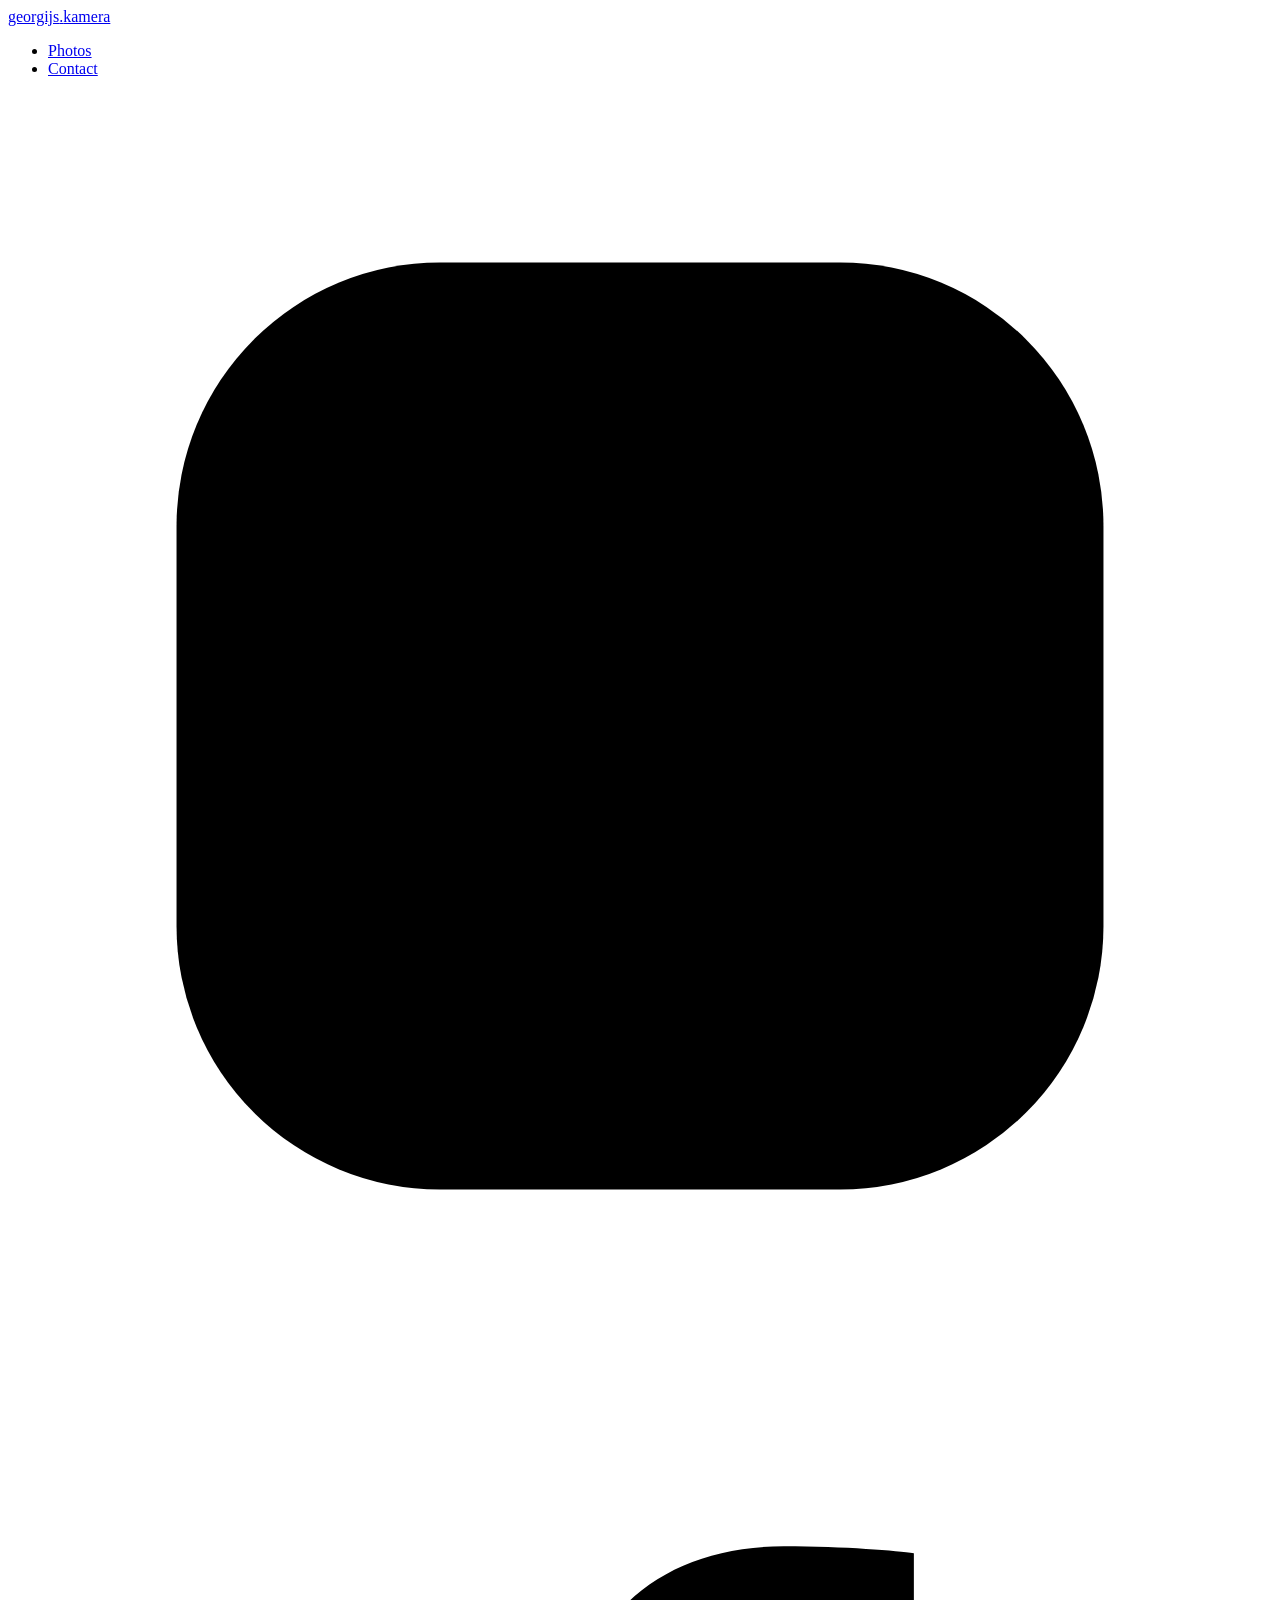
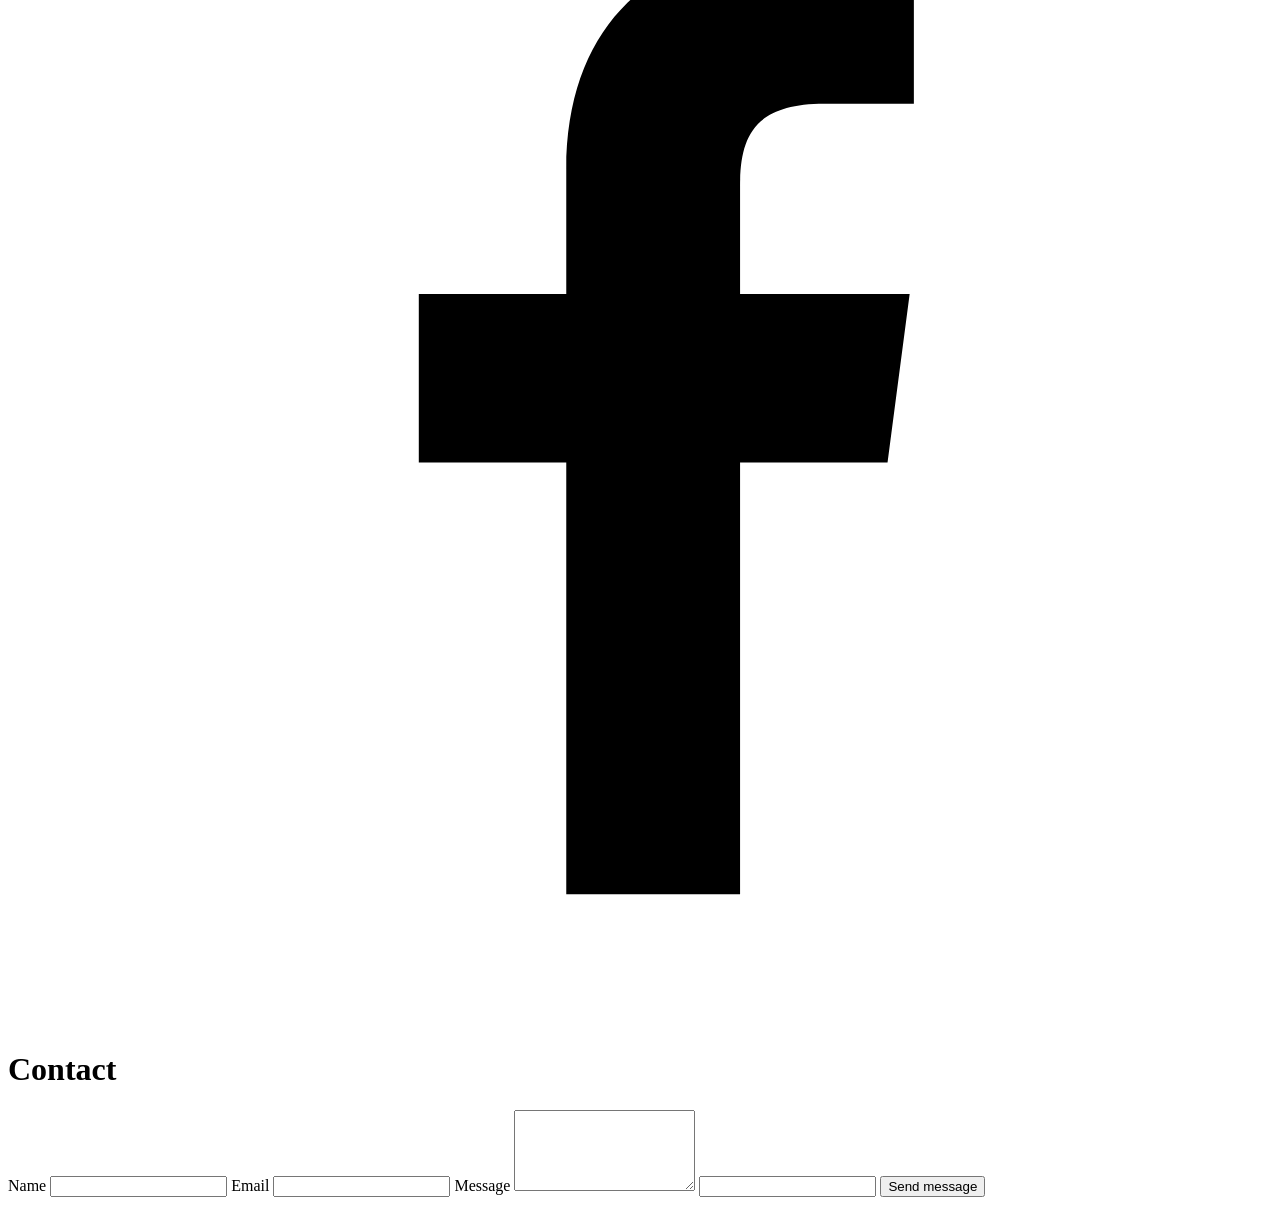
==== contact.html @ 46680cf0 "first files" ====
<!DOCTYPE html>
<html lang="en">
  <head>
    <meta charset="utf-8">
    <meta name="viewport" content="width=device-width, initial-scale=1">
    <meta name="description" content="Porfolio of Georgijs">
    <link rel="icon" href="assets/favicon.svg" type="image/svg+xml">
    <meta name="theme-color" content="#08243a">
    <title>Georgijs Ar Kameru</title>    
    <link rel="preconnect" href="https://fonts.googleapis.com">
    <link rel="preconnect" href="https://fonts.gstatic.com" crossorigin>
    <link href="https://fonts.googleapis.com/css2?family=Archivo:wdth,wght@75..125,400..700&display=swap" rel="stylesheet">
    <link href="https://fonts.googleapis.com/css2?family=JetBrains+Mono:wght@400;500&display=swap" rel="stylesheet">
    <link rel="stylesheet" href="assets/style.css">
  </head>
  <body class="page-contact">
    <header class="site-head">
      <nav class="nav" aria-label="Main">
        <div class="nav-left">
          <!-- Swap this <a> block for <a class="wordmark" href="index.html"><img src="assets/logo.svg" alt="Studio"></a> -->
          <a class="wordmark" href="index.html">
              <span class="wordmark-name">georgijs<span class="wordmark-dot">.</span>kamera</span>
            </a>
          <ul class="nav-links">
            <li><a href="index.html">Photos</a></li>
            <li><a href="contact.html" aria-current="page">Contact</a></li>
          </ul>
        </div>
        <div class="nav-right">
          <a href="https://instagram.com/georgijs.kamera" target="_blank" rel="noopener" aria-label="Instagram">
            <svg viewBox="0 0 24 24" aria-hidden="true"><rect x="3.2" y="3.2" width="17.6" height="17.6" rx="5"/><circle cx="12" cy="12" r="4.1"/><circle class="solid" cx="17.3" cy="6.7" r="1.15"/></svg>
          </a>
          <a href="https://facebook.com/georgijs.kamera" target="_blank" rel="noopener" aria-label="Facebook">
            <svg viewBox="0 0 24 24" aria-hidden="true"><path class="solid" d="M13.9 21.5v-8.2h2.8l.42-3.2H13.9V8.05c0-.93.26-1.56 1.6-1.56h1.7V3.63c-.3-.04-1.3-.13-2.47-.13-2.45 0-4.13 1.49-4.13 4.23v2.37H7.8v3.2h2.8v8.2z"/></svg>
          </a>
        </div>
      </nav>
    </header>
    <main class="contact-wrap">
      <div class="contact-card">
        <h1>Contact</h1>
        <form class="form" id="contactForm" novalidate>
          <label class="field">
            <span class="field-label">Name</span>
            <input type="text" name="name" autocomplete="name" required>
          </label>
          <label class="field">
            <span class="field-label">Email</span>
            <input type="email" name="email" autocomplete="email" required>
          </label>
          <label class="field">
            <span class="field-label">Message</span>
            <textarea name="message" rows="5" required></textarea>
          </label>
          <!-- spam trap: real people never fill this, bots do -->
          <input type="text" name="_gotcha" class="hp" tabindex="-1" autocomplete="off" aria-hidden="true">
          <button class="btn" type="submit" id="submitBtn">Send message</button>
          <p class="form-status" id="formStatus" role="status" aria-live="polite"></p>
        </form>
      </div>
    </main>
    <script src="assets/main.js"></script>
  </body>
</html>
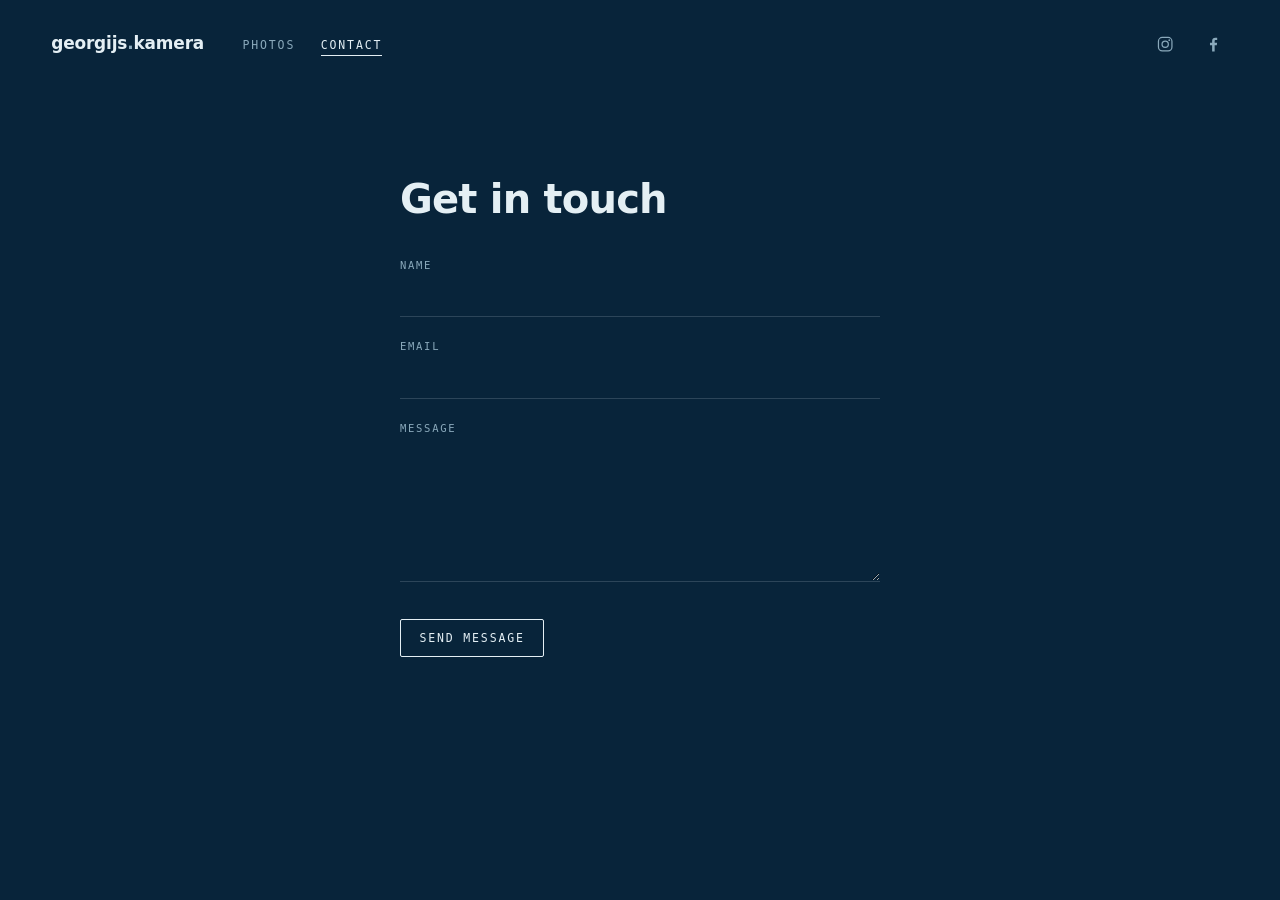
==== commit 0f96b19e: "photo_update" ====
--- a/contact.html
+++ b/contact.html
@@ -38,7 +38,7 @@
     </header>
     <main class="contact-wrap">
       <div class="contact-card">
-        <h1>Contact</h1>
+        <h1>Get in touch</h1>
         <form class="form" id="contactForm" novalidate>
           <label class="field">
             <span class="field-label">Name</span>
--- a/assets/style.css
+++ b/assets/style.css
@@ -0,0 +1,459 @@
+/* =========================================================
+   Tokens
+   ========================================================= */
+:root {
+  --deep:      #08243a;          /* page + menu background (same colour, as briefed) */
+  --paper:     #e4eff4;          /* cyanotype highlight white */
+  --paper-dim: #8aa9bb;
+  --line:      rgba(228, 239, 244, .16);
+  --line-soft: rgba(228, 239, 244, .09);
+
+  --gutter: clamp(1.25rem, 4vw, 3.25rem);
+  --head-pad: clamp(1.1rem, 2.2vw, 1.9rem);
+
+  --sans: "Archivo", system-ui, -apple-system, "Segoe UI", sans-serif;
+  --mono: "JetBrains Mono", ui-monospace, "SF Mono", Menlo, monospace;
+
+  --ease: cubic-bezier(.22, .61, .36, 1);
+}
+
+*, *::before, *::after { box-sizing: border-box; }
+
+html, body { margin: 0; }
+
+body {
+  background: var(--deep);
+  color: var(--paper);
+  font-family: var(--sans);
+  font-size: 16px;
+  line-height: 1.55;
+  -webkit-font-smoothing: antialiased;
+  overflow-x: hidden;
+}
+
+img { display: block; max-width: 100%; }
+
+a { color: inherit; text-decoration: none; }
+
+:focus-visible {
+  outline: 2px solid var(--paper);
+  outline-offset: 3px;
+}
+
+/* =========================================================
+   Menu — same colour as the page, scrolls away with content
+   ========================================================= */
+.site-head {
+  position: relative;               /* never sticky */
+  background: var(--deep);
+  padding: var(--head-pad) var(--gutter);
+}
+
+.nav {
+  display: flex;
+  align-items: center;
+  justify-content: space-between;
+  gap: 1.5rem;
+}
+
+.nav-left {
+  display: flex;
+  align-items: baseline;
+  gap: clamp(1.5rem, 3vw, 3rem);
+}
+
+.wordmark {
+  display: inline-flex;
+  align-items: baseline;
+  gap: .55rem;
+  font-variation-settings: "wdth" 115;
+  font-weight: 600;
+  letter-spacing: -.01em;
+  font-size: 1.06rem;
+  line-height: 1;
+}
+
+.wordmark-name { text-transform: lowercase; }
+.wordmark-dot  { color: var(--paper-dim); }
+
+.nav-links {
+  display: flex;
+  gap: clamp(1rem, 2vw, 1.9rem);
+  margin: 0;
+  padding: 0;
+  list-style: none;
+}
+
+.nav-links a {
+  font-family: var(--mono);
+  font-size: .72rem;
+  letter-spacing: .16em;
+  text-transform: uppercase;
+  color: var(--paper-dim);
+  padding-bottom: .3em;
+  border-bottom: 1px solid transparent;
+  transition: color .25s var(--ease), border-color .25s var(--ease);
+}
+
+.nav-links a:hover { color: var(--paper); }
+
+.nav-links a[aria-current="page"] {
+  color: var(--paper);
+  border-bottom-color: var(--paper);
+}
+
+.nav-right {
+  display: flex;
+  align-items: center;
+  gap: 1rem;
+}
+
+.nav-right a {
+  display: grid;
+  place-items: center;
+  width: 2rem;
+  height: 2rem;
+  color: var(--paper-dim);
+  transition: color .25s var(--ease);
+}
+
+.nav-right a:hover { color: var(--paper); }
+
+.nav-right svg {
+  width: 1.15rem;
+  height: 1.15rem;
+  fill: none;
+  stroke: currentColor;
+  stroke-width: 1.6;
+}
+
+.nav-right svg .solid { fill: currentColor; stroke: none; }
+
+/* =========================================================
+   Photos
+   ========================================================= */
+.gallery-wrap { position: relative; }
+
+.strip {
+  scrollbar-width: none;
+  -ms-overflow-style: none;
+}
+
+.strip::-webkit-scrollbar { display: none; }
+
+.frame {
+  margin: 0;
+  cursor: pointer;
+}
+
+.frame img {
+  border: 1px solid var(--line-soft);
+  background: rgba(228, 239, 244, .04);
+}
+
+.frame figcaption {
+  font-family: var(--mono);
+  font-size: .68rem;
+  letter-spacing: .13em;
+  text-transform: uppercase;
+  color: var(--paper-dim);
+}
+
+.frame-counter,
+.strip-hint {
+  display: none;
+  font-family: var(--mono);
+  font-size: .68rem;
+  letter-spacing: .18em;
+  color: var(--paper-dim);
+  margin: 0;
+}
+
+/* ---- Mobile / default: a plain top-to-bottom list ---- */
+.strip[data-mode="stack"] {
+  display: flex;
+  flex-direction: column;
+  gap: clamp(2.5rem, 8vw, 4rem);
+  padding: .5rem var(--gutter) clamp(3rem, 12vw, 6rem);
+}
+
+.strip[data-mode="stack"] .frame img { width: 100%; height: auto; }
+
+.strip[data-mode="stack"] .frame figcaption { margin-top: .85rem; }
+
+/* ---- Desktop: fixed viewport, one horizontal reel ---- */
+@media (min-width: 900px) {
+
+  html:has(body.page-photos) { height: 100%; overflow: hidden; }
+
+  .page-photos {
+    display: flex;
+    flex-direction: column;
+    height: 100dvh;
+    overflow: hidden;
+  }
+
+  .page-photos .site-head { flex: 0 0 auto; }
+
+  .page-photos .gallery-wrap {
+    flex: 1 1 auto;
+    min-height: 0;
+  }
+
+  .strip[data-mode="strip"] {
+    height: 100%;
+    display: flex;
+    align-items: center;
+    gap: clamp(1.75rem, 3vw, 3.5rem);
+    overflow-x: auto;
+    overflow-y: hidden;
+    overscroll-behavior-x: contain;
+    cursor: grab;
+    padding-bottom: 3.2rem;          /* room for the counter row */
+  }
+
+  .strip[data-mode="strip"].is-dragging { cursor: grabbing; }
+
+  .strip[data-mode="strip"] .frame {
+    flex: 0 0 auto;
+    height: 100%;
+    min-width: 18vh;
+    display: flex;
+    flex-direction: column;
+    justify-content: center;
+    gap: .95rem;
+    opacity: .26;
+    filter: saturate(.5) contrast(.95);
+    transition: opacity .55s var(--ease), filter .55s var(--ease);
+  }
+
+  .strip[data-mode="strip"] .frame.is-active {
+    opacity: 1;
+    filter: none;
+  }
+
+  .strip[data-mode="strip"] .frame img {
+    height: calc(100% - 4.4rem);
+    width: auto;
+    max-width: none;
+    max-height: none;
+    user-select: none;
+    -webkit-user-drag: none;
+  }
+
+  .strip[data-mode="strip"] .frame figcaption {
+    height: 1.2rem;
+    opacity: 0;
+    transition: opacity .45s var(--ease);
+  }
+
+  .strip[data-mode="strip"] .frame.is-active figcaption { opacity: 1; }
+
+  .frame-counter,
+  .strip-hint {
+    display: block;
+    position: absolute;
+    bottom: 1.4rem;
+    pointer-events: none;
+  }
+
+  .frame-counter { left: var(--gutter); color: var(--paper); }
+
+  .frame-counter .total { color: var(--paper-dim); }
+
+  .strip-hint {
+    right: var(--gutter);
+    transition: opacity .6s var(--ease);
+  }
+
+  .strip-hint.is-gone { opacity: 0; }
+}
+
+/* =========================================================
+   Fullscreen viewer
+   ========================================================= */
+.lightbox {
+  position: fixed;
+  inset: 0;
+  z-index: 50;
+  display: flex;
+  flex-direction: column;
+  align-items: center;
+  justify-content: center;
+  gap: 1.1rem;
+  padding: clamp(1rem, 4vw, 3rem);
+  background: rgba(6, 25, 40, .96);
+  cursor: zoom-out;
+  animation: fade .28s var(--ease);
+}
+
+.lightbox[hidden] { display: none; }
+
+body.is-locked { overflow: hidden; }
+
+.lightbox img {
+  max-width: min(94vw, 1600px);
+  max-height: 84vh;
+  width: auto;
+  height: auto;
+  object-fit: contain;
+  cursor: default;
+  animation: rise .38s var(--ease);
+}
+
+.lightbox-cap {
+  font-family: var(--mono);
+  font-size: .68rem;
+  letter-spacing: .13em;
+  text-transform: uppercase;
+  color: var(--paper-dim);
+  margin: 0;
+  text-align: center;
+}
+
+.lightbox-close {
+  position: absolute;
+  top: clamp(1rem, 3vw, 2rem);
+  right: clamp(1rem, 4vw, 3.25rem);
+  background: none;
+  border: 1px solid var(--line);
+  border-radius: 2px;
+  color: var(--paper-dim);
+  font-family: var(--mono);
+  font-size: .68rem;
+  letter-spacing: .16em;
+  text-transform: uppercase;
+  padding: .6em .9em;
+  cursor: pointer;
+  transition: color .25s var(--ease), border-color .25s var(--ease);
+}
+
+.lightbox-close:hover { color: var(--paper); border-color: var(--paper); }
+
+@keyframes fade { from { opacity: 0 } to { opacity: 1 } }
+@keyframes rise { from { opacity: 0; transform: scale(.985) } to { opacity: 1; transform: none } }
+
+/* =========================================================
+   Contact
+   ========================================================= */
+.contact-wrap {
+  display: flex;
+  align-items: center;
+  justify-content: center;
+  padding: clamp(2rem, 8vw, 5rem) var(--gutter) clamp(3rem, 10vw, 6rem);
+  min-height: calc(100dvh - 12rem);
+}
+
+.contact-card { width: min(30rem, 100%); }
+
+.contact-card h1 {
+  font-variation-settings: "wdth" 110;
+  font-weight: 600;
+  font-size: clamp(1.75rem, 4.5vw, 2.5rem);
+  line-height: 1.1;
+  letter-spacing: -.02em;
+  margin: 0 0 2.25rem;
+}
+
+.form { display: flex; flex-direction: column; gap: 1.35rem; }
+
+.field { display: block; }
+
+.field-label {
+  display: block;
+  font-family: var(--mono);
+  font-size: .66rem;
+  letter-spacing: .16em;
+  text-transform: uppercase;
+  color: var(--paper-dim);
+  margin-bottom: .5rem;
+}
+
+.field input,
+.field textarea {
+  width: 100%;
+  background: transparent;
+  border: 0;
+  border-bottom: 1px solid var(--line);
+  color: var(--paper);
+  font-family: var(--sans);
+  font-size: 1rem;
+  padding: .5rem 0;
+  border-radius: 0;
+  transition: border-color .25s var(--ease);
+}
+
+.field textarea { resize: vertical; line-height: 1.5; }
+
+.field input:focus,
+.field textarea:focus {
+  outline: none;
+  border-bottom-color: var(--paper);
+}
+
+.field input:user-invalid,
+.field textarea:user-invalid { border-bottom-color: #d98a8a; }
+
+.hp { position: absolute; left: -9999px; width: 1px; height: 1px; opacity: 0; }
+
+.btn {
+  align-self: flex-start;
+  margin-top: .5rem;
+  background: transparent;
+  border: 1px solid var(--paper);
+  border-radius: 2px;
+  color: var(--paper);
+  font-family: var(--mono);
+  font-size: .72rem;
+  letter-spacing: .16em;
+  text-transform: uppercase;
+  padding: .95em 1.6em;
+  cursor: pointer;
+  transition: background-color .25s var(--ease), color .25s var(--ease);
+}
+
+.btn:hover { background: var(--paper); color: var(--deep); }
+
+.btn[disabled] { opacity: .45; cursor: default; }
+.btn[disabled]:hover { background: transparent; color: var(--paper); }
+
+.form-status {
+  font-family: var(--mono);
+  font-size: .7rem;
+  letter-spacing: .06em;
+  line-height: 1.6;
+  color: var(--paper-dim);
+  margin: 0;
+  min-height: 1.2em;
+}
+
+.form-status.is-ok  { color: var(--paper); }
+.form-status.is-bad { color: #e6a3a3; }
+
+/* =========================================================
+   Small screens: menu stacks, left group on top
+   ========================================================= */
+@media (max-width: 899px) {
+  .nav {
+    flex-direction: column;
+    align-items: flex-start;
+    gap: 1.15rem;
+  }
+
+  .nav-left {
+    flex-direction: column;
+    align-items: flex-start;
+    gap: .9rem;
+    width: 100%;
+  }
+
+  .nav-right { gap: .5rem; margin-left: -.45rem; }
+}
+
+@media (prefers-reduced-motion: reduce) {
+  *, *::before, *::after {
+    animation-duration: .001ms !important;
+    transition-duration: .001ms !important;
+    scroll-behavior: auto !important;
+  }
+}
